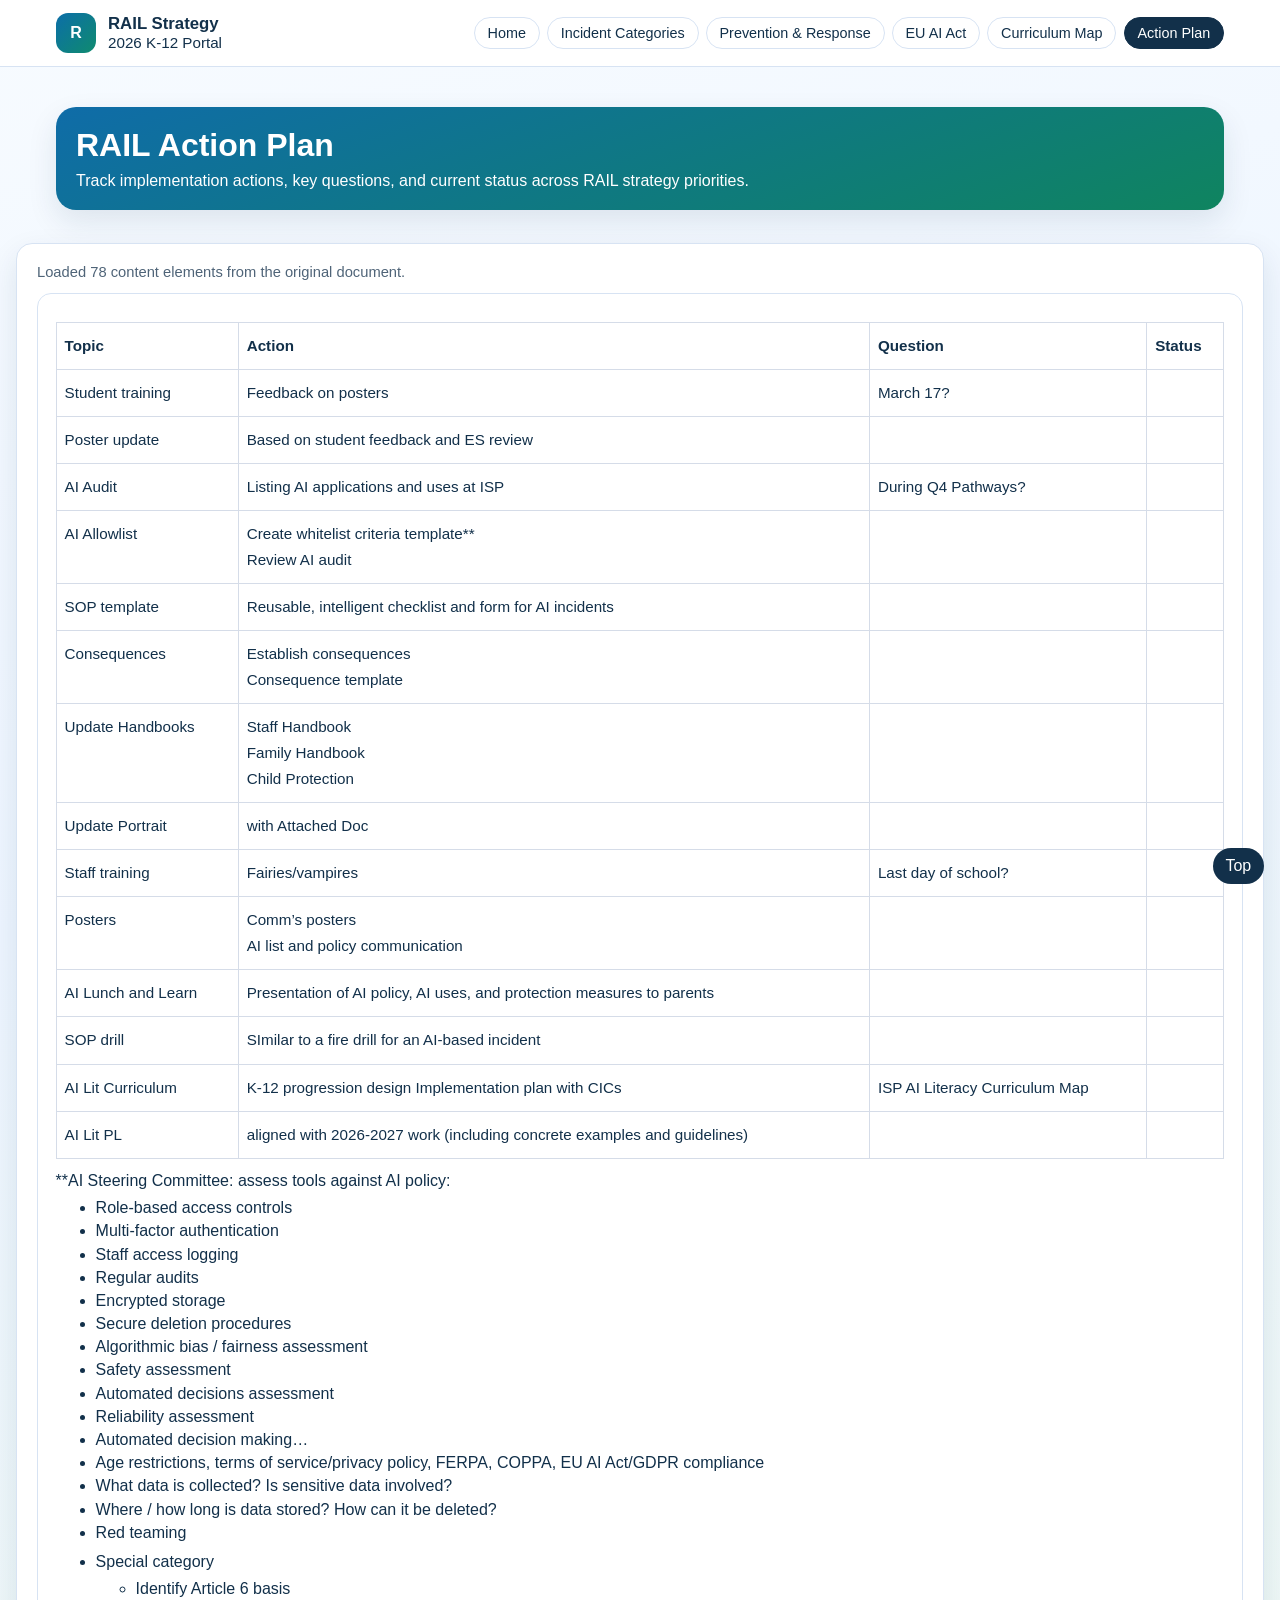
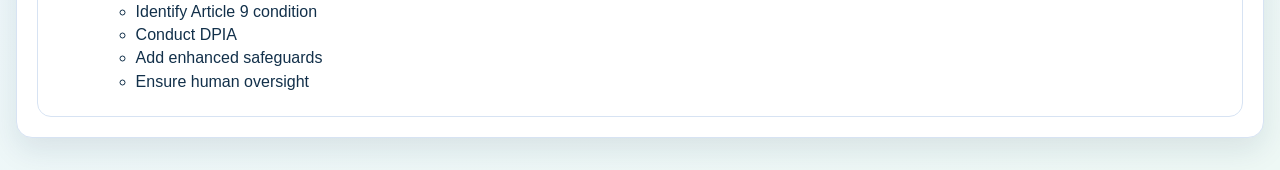
==== action-plan.html @ bdfd34df "Replace full document page with dedicated RAIL Action Plan page" ====
<!doctype html>
<html lang="en">
<head>
  <meta charset="utf-8">
  <meta name="viewport" content="width=device-width, initial-scale=1">
  <title>RAIL Action Plan | RAIL Strategy 2026</title>
  <link rel="stylesheet" href="./styles.css">
</head>
<body data-page="action">
  <header class="site-header"><div class="header-inner"><a class="brand" href="./index.html"><div class="brand-mark">R</div><div class="brand-text"><strong>RAIL Strategy</strong>2026 K-12 Portal</div></a><button id="menu-toggle" class="menu-toggle" type="button">Menu</button><nav id="main-nav" class="main-nav" aria-label="Main navigation"><a href="./index.html">Home</a><a href="./incidents.html">Incident Categories</a><a href="./response.html">Prevention & Response</a><a href="./eu-ai-act.html">EU AI Act</a><a href="./curriculum.html">Curriculum Map</a><a aria-current="page" href="./action-plan.html">Action Plan</a></nav></div></header>
  <section class="hero"><div class="hero-card"><h1>RAIL Action Plan</h1><p>Track implementation actions, key questions, and current status across RAIL strategy priorities.</p></div></section>
  <main class="page-grid single-column"><section class="panel content-panel"><p id="status" class="status">Loading…</p><div id="doc-content" class="doc-content"></div></section></main>
  <a class="top-link" href="#">Top</a>
  <script src="./app.js"></script>
</body>
</html>
---- styles.css ----
:root {
  --bg: #f4f8ff;
  --surface: #ffffff;
  --surface-alt: #eef4ff;
  --ink: #12304a;
  --muted: #4f6478;
  --brand: #0c6ea8;
  --brand-2: #0f8b6f;
  --accent: #ffb347;
  --line: #d7e3f3;
  --shadow: 0 12px 30px rgba(18, 48, 74, 0.1);
}

* {
  box-sizing: border-box;
}

html,
body {
  margin: 0;
  padding: 0;
  font-family: "Avenir Next", "Segoe UI", sans-serif;
  color: var(--ink);
  background: linear-gradient(165deg, #f7fbff 0%, #edf5ff 45%, #eef8f5 100%);
}

body {
  min-height: 100vh;
}

a {
  color: var(--brand);
}

.site-header {
  position: sticky;
  top: 0;
  z-index: 40;
  background: rgba(255, 255, 255, 0.95);
  backdrop-filter: blur(8px);
  border-bottom: 1px solid var(--line);
}

.header-inner {
  max-width: 1200px;
  margin: 0 auto;
  padding: 0.8rem 1rem;
  display: flex;
  align-items: center;
  justify-content: space-between;
  gap: 1rem;
}

.brand {
  display: flex;
  align-items: center;
  gap: 0.75rem;
  color: var(--ink);
  text-decoration: none;
}

.brand-mark {
  width: 40px;
  height: 40px;
  border-radius: 12px;
  background: linear-gradient(135deg, var(--brand), var(--brand-2));
  color: #fff;
  display: grid;
  place-items: center;
  font-weight: 700;
}

.brand-text {
  font-size: 0.95rem;
  line-height: 1.2;
}

.brand-text strong {
  font-size: 1.05rem;
  display: block;
}

.menu-toggle {
  display: none;
  border: 1px solid var(--line);
  background: var(--surface);
  border-radius: 10px;
  padding: 0.45rem 0.65rem;
  color: var(--ink);
}

.main-nav {
  display: flex;
  flex-wrap: wrap;
  gap: 0.45rem;
}

.main-nav a {
  text-decoration: none;
  color: var(--ink);
  border: 1px solid var(--line);
  background: #fff;
  border-radius: 999px;
  padding: 0.42rem 0.8rem;
  font-size: 0.9rem;
}

.main-nav a[aria-current="page"] {
  background: var(--ink);
  color: #fff;
  border-color: var(--ink);
}

.hero {
  max-width: 1200px;
  margin: 1.4rem auto 0;
  padding: 1.1rem 1rem;
}

.hero-card {
  background: linear-gradient(160deg, #0f6ca8 0%, #0f845f 100%);
  border-radius: 20px;
  padding: 1.25rem;
  color: #fff;
  box-shadow: var(--shadow);
}

.hero-card h1 {
  margin: 0;
  font-size: clamp(1.45rem, 2.6vw, 2rem);
}

.hero-card p {
  margin: 0.5rem 0 0;
  max-width: 80ch;
}

.page-grid {
  max-width: 1200px;
  margin: 1rem auto 2rem;
  padding: 0 1rem;
  display: grid;
  grid-template-columns: 290px minmax(0, 1fr);
  gap: 1rem;
}

.page-grid.single-column {
  grid-template-columns: minmax(0, 1fr);
  max-width: 1380px;
}

.panel {
  border: 1px solid var(--line);
  border-radius: 16px;
  background: var(--surface);
  box-shadow: var(--shadow);
}

.tools-panel {
  position: sticky;
  top: 78px;
  align-self: start;
  padding: 1rem;
}

.tools-panel h2 {
  margin: 0 0 0.7rem;
  font-size: 1rem;
}

.label {
  display: block;
  margin-top: 0.7rem;
  font-size: 0.78rem;
  letter-spacing: 0.02em;
  font-weight: 700;
  color: var(--muted);
  text-transform: uppercase;
}

input,
select,
button {
  width: 100%;
  margin-top: 0.35rem;
  border: 1px solid var(--line);
  border-radius: 10px;
  padding: 0.55rem 0.65rem;
  font: inherit;
  color: var(--ink);
  background: #fff;
}

button {
  cursor: pointer;
  font-weight: 600;
}

.btn-primary {
  background: var(--brand);
  color: #fff;
  border-color: var(--brand);
}

.btn-soft {
  background: var(--surface-alt);
}

.jump-list {
  margin: 0.6rem 0 0;
  padding: 0;
  list-style: none;
  max-height: 280px;
  overflow: auto;
}

.jump-list a {
  display: block;
  text-decoration: none;
  color: var(--ink);
  padding: 0.35rem 0.5rem;
  border-radius: 8px;
}

.jump-list a:hover {
  background: var(--surface-alt);
}

.content-panel {
  padding: 1.25rem;
  overflow: hidden;
}

.status {
  margin: 0 0 0.8rem;
  color: var(--muted);
  font-size: 0.92rem;
}

.doc-content {
  background: #fff;
  border: 1px solid var(--line);
  border-radius: 14px;
  padding: 1.1rem;
  overflow-x: auto;
}

.doc-content table {
  width: 100%;
  border-collapse: collapse;
  margin: 0.65rem 0;
}

.doc-content td,
.doc-content th {
  border: 1px solid #d5dce8;
  vertical-align: top;
  padding: 0.5rem;
  font-size: 0.95rem;
}

.doc-content p,
.doc-content li {
  line-height: 1.45;
}

.doc-content p {
  margin: 0.25rem 0;
}

.doc-content ul {
  margin: 0.25rem 0 0.35rem;
}

.doc-content a {
  word-break: break-word;
}

mark.search-hit {
  background: #fff2a8;
  padding: 0.05rem;
}

.top-link {
  position: fixed;
  right: 1rem;
  bottom: 1rem;
  width: auto;
  padding: 0.55rem 0.8rem;
  border-radius: 999px;
  background: var(--ink);
  color: #fff;
  text-decoration: none;
  border: none;
}

.home-grid {
  display: grid;
  gap: 0.9rem;
  grid-template-columns: repeat(auto-fit, minmax(220px, 1fr));
}

.home-card {
  text-decoration: none;
  color: var(--ink);
  border: 1px solid var(--line);
  border-radius: 14px;
  background: #fff;
  padding: 1rem;
}

.home-card h3 {
  margin: 0;
  font-size: 1.05rem;
}

.home-card p {
  margin: 0.45rem 0 0;
  font-size: 0.92rem;
  color: var(--muted);
}

.site-footer {
  max-width: 1200px;
  margin: 1rem auto 2rem;
  padding: 0 1rem;
  color: var(--muted);
  font-size: 0.88rem;
}

@media (max-width: 980px) {
  .page-grid {
    grid-template-columns: 1fr;
  }

  .tools-panel {
    position: static;
  }
}

@media (max-width: 780px) {
  .menu-toggle {
    display: inline-block;
  }

  .main-nav {
    display: none;
    width: 100%;
  }

  .main-nav.open {
    display: flex;
  }
}
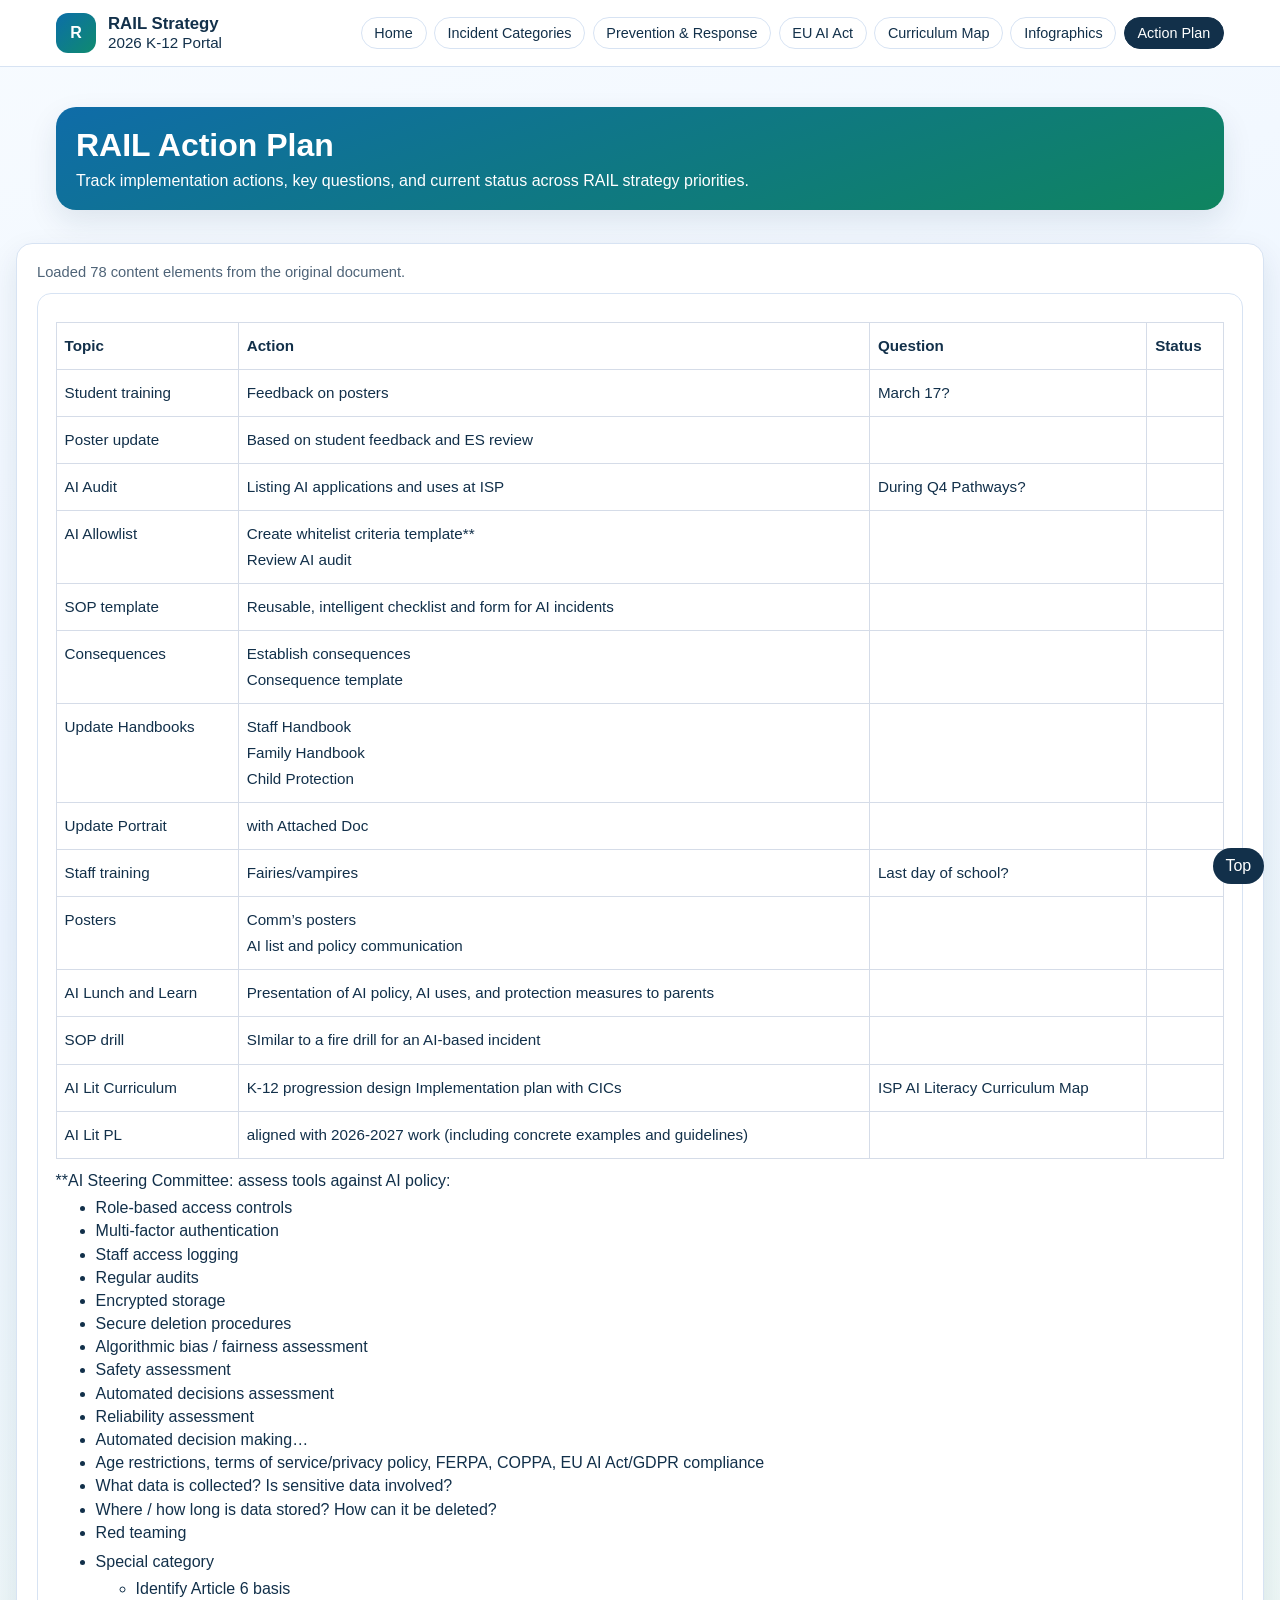
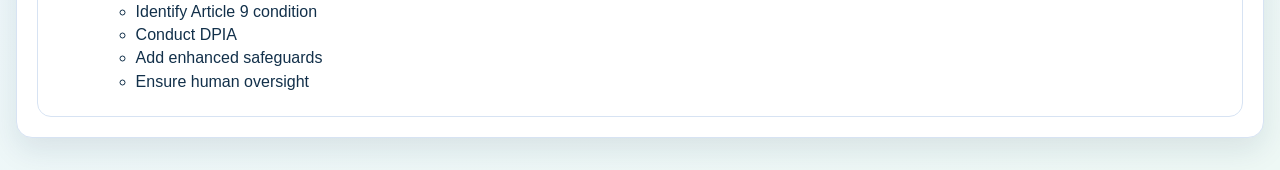
==== commit 6957bf39: "Add dedicated infographics page with extracted document images" ====
--- a/action-plan.html
+++ b/action-plan.html
@@ -7,7 +7,7 @@
   <link rel="stylesheet" href="./styles.css">
 </head>
 <body data-page="action">
-  <header class="site-header"><div class="header-inner"><a class="brand" href="./index.html"><div class="brand-mark">R</div><div class="brand-text"><strong>RAIL Strategy</strong>2026 K-12 Portal</div></a><button id="menu-toggle" class="menu-toggle" type="button">Menu</button><nav id="main-nav" class="main-nav" aria-label="Main navigation"><a href="./index.html">Home</a><a href="./incidents.html">Incident Categories</a><a href="./response.html">Prevention & Response</a><a href="./eu-ai-act.html">EU AI Act</a><a href="./curriculum.html">Curriculum Map</a><a aria-current="page" href="./action-plan.html">Action Plan</a></nav></div></header>
+  <header class="site-header"><div class="header-inner"><a class="brand" href="./index.html"><div class="brand-mark">R</div><div class="brand-text"><strong>RAIL Strategy</strong>2026 K-12 Portal</div></a><button id="menu-toggle" class="menu-toggle" type="button">Menu</button><nav id="main-nav" class="main-nav" aria-label="Main navigation"><a href="./index.html">Home</a><a href="./incidents.html">Incident Categories</a><a href="./response.html">Prevention & Response</a><a href="./eu-ai-act.html">EU AI Act</a><a href="./curriculum.html">Curriculum Map</a><a href="./infographics.html">Infographics</a><a aria-current="page" href="./action-plan.html">Action Plan</a></nav></div></header>
   <section class="hero"><div class="hero-card"><h1>RAIL Action Plan</h1><p>Track implementation actions, key questions, and current status across RAIL strategy priorities.</p></div></section>
   <main class="page-grid single-column"><section class="panel content-panel"><p id="status" class="status">Loading…</p><div id="doc-content" class="doc-content"></div></section></main>
   <a class="top-link" href="#">Top</a>
--- a/styles.css
+++ b/styles.css
@@ -320,6 +320,33 @@
   color: var(--muted);
 }
 
+.infographic-grid {
+  display: grid;
+  grid-template-columns: 1fr;
+  gap: 1rem;
+}
+
+.infographic-card {
+  border: 1px solid var(--line);
+  border-radius: 16px;
+  background: #fff;
+  padding: 0.9rem;
+}
+
+.infographic-card h2 {
+  margin: 0 0 0.5rem;
+  font-size: 1.1rem;
+}
+
+.infographic-card img {
+  display: block;
+  width: 100%;
+  height: auto;
+  border-radius: 10px;
+  border: 1px solid #d7e3f3;
+  background: #fff;
+}
+
 .site-footer {
   max-width: 1200px;
   margin: 1rem auto 2rem;
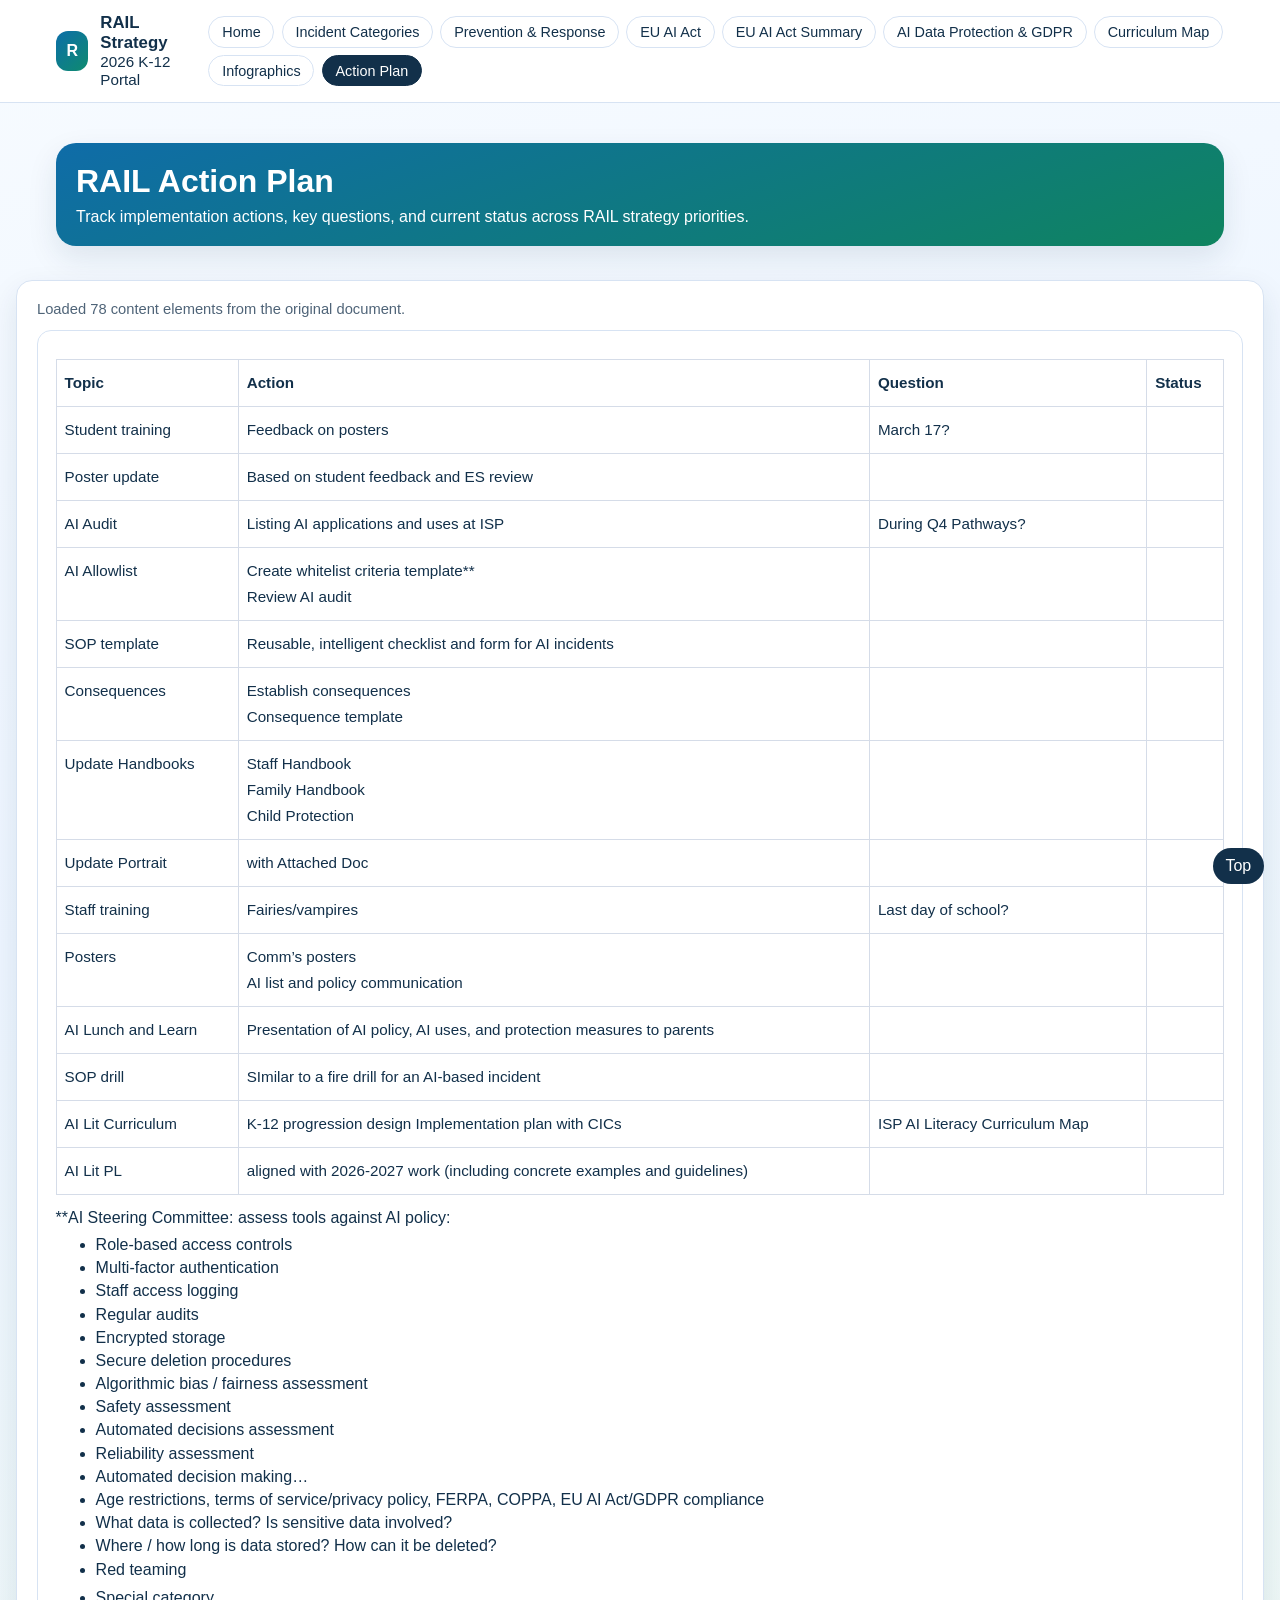
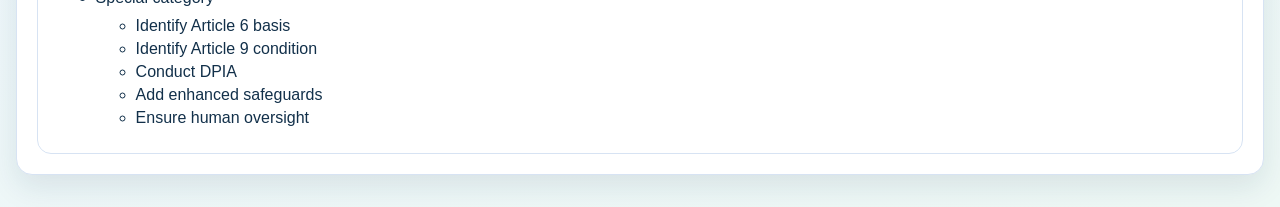
==== commit fa9f9c10: "Add dedicated EU AI Act Summary and Data Protection/GDPR pages" ====
--- a/action-plan.html
+++ b/action-plan.html
@@ -7,7 +7,7 @@
   <link rel="stylesheet" href="./styles.css">
 </head>
 <body data-page="action">
-  <header class="site-header"><div class="header-inner"><a class="brand" href="./index.html"><div class="brand-mark">R</div><div class="brand-text"><strong>RAIL Strategy</strong>2026 K-12 Portal</div></a><button id="menu-toggle" class="menu-toggle" type="button">Menu</button><nav id="main-nav" class="main-nav" aria-label="Main navigation"><a href="./index.html">Home</a><a href="./incidents.html">Incident Categories</a><a href="./response.html">Prevention & Response</a><a href="./eu-ai-act.html">EU AI Act</a><a href="./curriculum.html">Curriculum Map</a><a href="./infographics.html">Infographics</a><a aria-current="page" href="./action-plan.html">Action Plan</a></nav></div></header>
+  <header class="site-header"><div class="header-inner"><a class="brand" href="./index.html"><div class="brand-mark">R</div><div class="brand-text"><strong>RAIL Strategy</strong>2026 K-12 Portal</div></a><button id="menu-toggle" class="menu-toggle" type="button">Menu</button><nav id="main-nav" class="main-nav" aria-label="Main navigation"><a href="./index.html">Home</a><a href="./incidents.html">Incident Categories</a><a href="./response.html">Prevention & Response</a><a href="./eu-ai-act.html">EU AI Act</a><a href="./eu-ai-act-summary.html">EU AI Act Summary</a><a href="./data-protection-gdpr.html">AI Data Protection & GDPR</a><a href="./curriculum.html">Curriculum Map</a><a href="./infographics.html">Infographics</a><a aria-current="page" href="./action-plan.html">Action Plan</a></nav></div></header>
   <section class="hero"><div class="hero-card"><h1>RAIL Action Plan</h1><p>Track implementation actions, key questions, and current status across RAIL strategy priorities.</p></div></section>
   <main class="page-grid single-column"><section class="panel content-panel"><p id="status" class="status">Loading…</p><div id="doc-content" class="doc-content"></div></section></main>
   <a class="top-link" href="#">Top</a>
